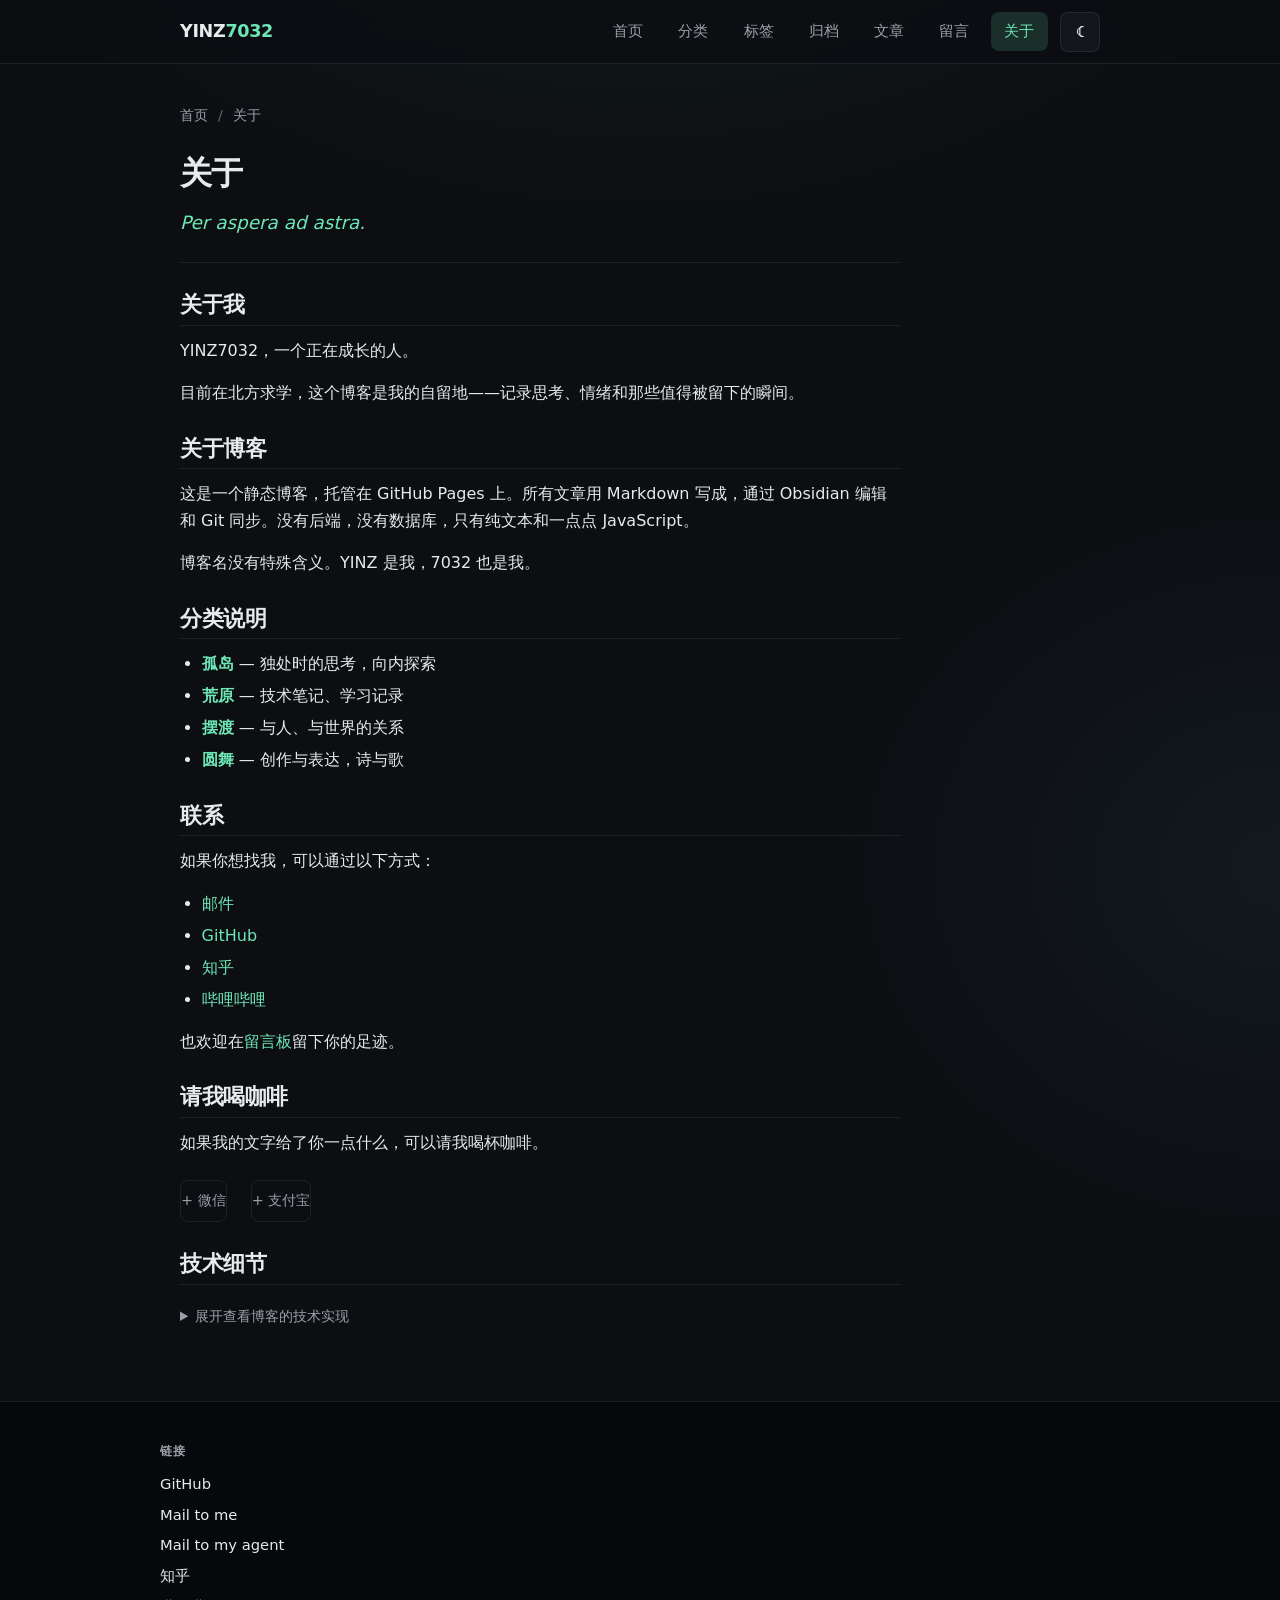
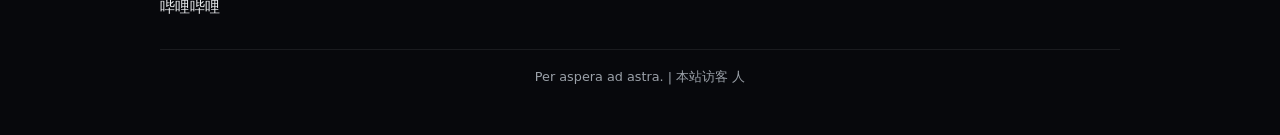
==== about.html @ 07d0911f "fix: 恢复原始收款码图片，改为微信/支付宝分别折叠展开" ====
<!DOCTYPE html>
<html lang="zh-CN">
  <head>
    <meta charset="UTF-8" />
    <meta name="viewport" content="width=device-width, initial-scale=1" />
    <meta name="description" content="关于本站与写作工作流" />
    <title>关于 · YINZ7032's Blog</title>
    <link rel="icon" type="image/svg+xml" href="favicon.svg" />
    <link rel="stylesheet" href="css/style.css" />
  </head>
  <body data-page="about">
    <header class="site-header" id="site-header"></header>

    <main>
      <nav class="breadcrumb" aria-label="面包屑">
        <a href="index.html">首页</a> <span class="breadcrumb__sep">/</span> <span>关于</span>
      </nav>
      <h1 class="page-title">关于</h1>

      <article class="article-body about-prose">
        <p class="about-signature">Per aspera ad astra.</p>

        <h2>关于我</h2>
        <p>
          YINZ7032，一个正在成长的人。
        </p>
        <p>
          目前在北方求学，这个博客是我的自留地——记录思考、情绪和那些值得被留下的瞬间。
        </p>

        <h2>关于博客</h2>
        <p>
          这是一个静态博客，托管在 GitHub Pages 上。所有文章用 Markdown 写成，通过 Obsidian 编辑和 Git 同步。没有后端，没有数据库，只有纯文本和一点点 JavaScript。
        </p>
        <p>
          博客名没有特殊含义。YINZ 是我，7032 也是我。
        </p>

        <h2>分类说明</h2>
        <ul>
          <li><strong>孤岛</strong> — 独处时的思考，向内探索</li>
          <li><strong>荒原</strong> — 技术笔记、学习记录</li>
          <li><strong>摆渡</strong> — 与人、与世界的关系</li>
          <li><strong>圆舞</strong> — 创作与表达，诗与歌</li>
        </ul>

        <h2>联系</h2>
        <p>
          如果你想找我，可以通过以下方式：
        </p>
        <ul>
          <li><a href="mailto:2792715318@qq.com">邮件</a></li>
          <li><a href="https://github.com/AYin-Z" target="_blank" rel="noopener">GitHub</a></li>
          <li><a href="https://www.zhihu.com/people/chuan-qi-yz" target="_blank" rel="noopener">知乎</a></li>
          <li><a href="https://space.bilibili.com/571856369" target="_blank" rel="noopener">哔哩哔哩</a></li>
        </ul>
        <p>
          也欢迎在<a href="guestbook.html">留言板</a>留下你的足迹。
        </p>

        <h2>请我喝咖啡</h2>
        <p>
          如果我的文字给了你一点什么，可以请我喝杯咖啡。
        </p>
        <div class="coffee-qrs">
          <details class="coffee-details">
            <summary>微信</summary>
            <div class="coffee-qr">
              <img src="resource/about/wechat-pay.jpg" alt="微信支付" />
            </div>
          </details>
          <details class="coffee-details">
            <summary>支付宝</summary>
            <div class="coffee-qr">
              <img src="resource/about/alipay.jpg" alt="支付宝" />
            </div>
          </details>
        </div>

        <h2>技术细节</h2>
        <details>
          <summary>展开查看博客的技术实现</summary>
          <p>
            纯静态站点，HTML / CSS / JS 直出。文章存放于 <code>posts/*.md</code>，推送后由 GitHub Actions
            自动解析 YAML 头生成 <code>posts.json</code> 索引。评论系统使用 Giscus（基于 GitHub Discussions），
            数学公式使用 KaTeX 渲染，访客统计使用不蒜子。
          </p>
          <p>
            文章 YAML 示例：
          </p>
          <pre><code>---
title: 我的第一篇博客
date: 2026-04-24
categories:
  - 孤岛
tags:
  - 随笔
pinned: false
excerpt: 摘要
---</code></pre>
          <p>
            分类择一：<strong>孤岛、荒原、摆渡、圆舞</strong>。未填默认「孤岛」。
            支持行内 <code>$...$</code> 与块级 <code>$$...$$</code> 数学公式。
            Obsidian <code>![[图片]]</code> 语法会自动转换为标准 Markdown。
          </p>
        </details>
      </article>
    </main>

    <footer class="site-footer site-footer--rich" id="site-footer"></footer>

    <script src="js/site-config.js"></script>
    <script src="js/layout.js"></script>
    <script async src="https://busuanzi.ibruce.info/busuanzi/2.3/busuanzi.pure.mini.js"></script>
</body>
</html>
---- css/style.css ----
/* Personal blog — dark theme, responsive */

:root {
  --bg: #0c0e12;
  --bg-elevated: #13161d;
  --bg-card: #181c26;
  --border: rgba(255, 255, 255, 0.08);
  --text: #e8eaed;
  --text-muted: #9aa0a8;
  --accent: #6ee7b7;
  --accent-dim: rgba(110, 231, 183, 0.15);
  --accent-btn-start: #34d399;
  --accent-btn-end: #6ee7b7;
  --link: #7dd3fc;
  --danger: #f87171;
  --radius: 12px;
  --radius-sm: 8px;
  --font-sans: "Segoe UI", system-ui, -apple-system, sans-serif;
  --font-mono: "Cascadia Code", "Fira Code", ui-monospace, monospace;
  --shadow: 0 8px 32px rgba(0, 0, 0, 0.35);
  --max-width: 720px;
  --header-h: 64px;
  --footer-bg: #07080c;
}

*,
*::before,
*::after {
  box-sizing: border-box;
}

html {
  scroll-behavior: smooth;
}

body {
  margin: 0;
  min-height: 100vh;
  font-family: var(--font-sans);
  font-size: 1rem;
  line-height: 1.65;
  color: var(--text);
  background: var(--bg);
  background-image:
    radial-gradient(ellipse 120% 80% at 50% -30%, rgba(110, 231, 183, 0.12), transparent 55%),
    radial-gradient(ellipse 80% 50% at 100% 50%, rgba(125, 211, 252, 0.06), transparent 45%);
}

a {
  color: var(--link);
  text-decoration: none;
}

a:hover {
  text-decoration: underline;
}

.site-header {
  position: sticky;
  top: 0;
  z-index: 100;
  height: var(--header-h);
  border-bottom: 1px solid var(--border);
  background: rgba(12, 14, 18, 0.85);
  backdrop-filter: blur(12px);
}

.site-header__inner {
  max-width: 960px;
  margin: 0 auto;
  padding: 0 1.25rem;
  height: 100%;
  display: flex;
  align-items: center;
  justify-content: flex-start;
  gap: 0.75rem;
  flex-wrap: wrap;
}

.logo {
  font-weight: 700;
  font-size: 1.1rem;
  color: var(--text);
  letter-spacing: -0.02em;
}

.logo:hover {
  color: var(--accent);
  text-decoration: none;
}

.logo span {
  color: var(--accent);
}

.nav {
  display: flex;
  gap: 0.5rem;
  flex-wrap: wrap;
  margin-left: auto;
  justify-content: flex-end;
}

.theme-toggle {
  flex-shrink: 0;
  width: 2.5rem;
  height: 2.5rem;
  border-radius: var(--radius-sm);
  border: 1px solid var(--border);
  background: var(--bg-elevated);
  color: var(--text);
  cursor: pointer;
  display: inline-flex;
  align-items: center;
  justify-content: center;
  font-size: 1.1rem;
  line-height: 1;
  transition: background 0.2s, border-color 0.2s;
}

.theme-toggle:hover {
  border-color: rgba(110, 231, 183, 0.4);
  background: var(--accent-dim);
}

html[data-theme="light"] .theme-toggle__icon--moon {
  display: none;
}

html:not([data-theme="light"]) .theme-toggle__icon--sun {
  display: none;
}

.nav a {
  padding: 0.45rem 0.85rem;
  border-radius: var(--radius-sm);
  color: var(--text-muted);
  font-size: 0.95rem;
  font-weight: 500;
}

.nav a:hover {
  color: var(--text);
  background: var(--accent-dim);
  text-decoration: none;
}

.nav a.is-active {
  color: var(--accent);
  background: var(--accent-dim);
}

main {
  max-width: 960px;
  margin: 0 auto;
  padding: 2.5rem 1.25rem 4rem;
}

.hero {
  padding: 1rem 0 2.5rem;
  border-bottom: 1px solid var(--border);
  margin-bottom: 2.5rem;
}

.hero h1 {
  margin: 0 0 0.75rem;
  font-size: clamp(1.75rem, 5vw, 2.35rem);
  font-weight: 700;
  letter-spacing: -0.03em;
  line-height: 1.2;
}

.hero p {
  margin: 0;
  max-width: 42rem;
  color: var(--text-muted);
  font-size: 1.05rem;
}

.section-title {
  margin: 0 0 1.25rem;
  font-size: 0.8rem;
  font-weight: 600;
  text-transform: uppercase;
  letter-spacing: 0.12em;
  color: var(--text-muted);
}

.post-list {
  list-style: none;
  margin: 0;
  padding: 0;
  display: flex;
  flex-direction: column;
  gap: 1rem;
}

.post-card {
  display: block;
  padding: 1.25rem 1.35rem;
  background: var(--bg-card);
  border: 1px solid var(--border);
  border-radius: var(--radius);
  box-shadow: var(--shadow);
  transition: border-color 0.2s, transform 0.2s;
}

.post-card:hover {
  border-color: rgba(110, 231, 183, 0.35);
  transform: translateY(-2px);
  text-decoration: none;
}

.post-card__meta {
  font-size: 0.85rem;
  color: var(--text-muted);
  margin-bottom: 0.35rem;
}

.post-card__title {
  margin: 0 0 0.4rem;
  font-size: 1.2rem;
  font-weight: 600;
  color: var(--text);
}

.post-card__excerpt {
  margin: 0;
  font-size: 0.95rem;
  color: var(--text-muted);
  line-height: 1.55;
}

.page-title {
  margin: 0 0 0.5rem;
  font-size: clamp(1.5rem, 4vw, 2rem);
  font-weight: 700;
  letter-spacing: -0.02em;
}

.page-desc {
  margin: 0 0 2rem;
  color: var(--text-muted);
}

.back-link {
  display: inline-flex;
  align-items: center;
  gap: 0.35rem;
  margin-bottom: 1.5rem;
  font-size: 0.9rem;
  color: var(--text-muted);
}

.back-link:hover {
  color: var(--accent);
}

.article-header {
  margin-bottom: 2rem;
  padding-bottom: 1.5rem;
  border-bottom: 1px solid var(--border);
}

.article-header h1 {
  margin: 0 0 0.5rem;
  font-size: clamp(1.6rem, 4.5vw, 2.1rem);
  font-weight: 700;
  letter-spacing: -0.02em;
  line-height: 1.25;
}

.article-header time {
  font-size: 0.9rem;
  color: var(--text-muted);
}

/* 分类样式 */
.article-category {
  display: inline-flex;
  align-items: center;
  gap: 0.4rem;
  margin-top: 0.75rem;
  font-size: 0.9rem;
  color: var(--text-muted);
}
.article-category svg {
  opacity: 0.7;
}
.article-category a {
  color: var(--accent);
  text-decoration: none;
  transition: opacity 0.2s;
}
.article-category a:hover {
  opacity: 0.8;
}

/* 标签样式 */
.article-tags {
  display: flex;
  flex-wrap: wrap;
  gap: 0.5rem;
  margin-top: 1rem;
  align-items: center;
}
.meta-label {
  font-size: 0.85rem;
  color: var(--text-muted);
  margin-right: 0.25rem;
}

.article-stats {
  display: inline-flex;
  align-items: center;
  gap: 1rem;
  margin-top: 0.5rem;
  font-size: 0.85rem;
  color: var(--text-muted);
}

.article-views {
  display: inline-flex;
  align-items: center;
  gap: 0.35rem;
}
.article-views svg {
  opacity: 0.6;
}

.article-reactions-hint {
  opacity: 0.55;
  font-size: 0.8rem;
}

.article-reactions {
  max-width: var(--max-width);
  margin-top: 3rem;
  padding-top: 2rem;
  border-top: 1px solid var(--border);
}

.reactions-title {
  font-size: 1.1rem;
  margin-bottom: 1rem;
  color: var(--text-muted);
}

.article-body {
  max-width: var(--max-width);
}

/* Markdown prose */
.article-body h1,
.article-body h2,
.article-body h3,
.article-body h4 {
  margin: 1.75rem 0 0.75rem;
  font-weight: 650;
  letter-spacing: -0.02em;
  line-height: 1.3;
}

.article-body h1:first-child {
  margin-top: 0;
}

.article-body h2 {
  font-size: 1.35rem;
  padding-bottom: 0.35rem;
  border-bottom: 1px solid var(--border);
}

.article-body h3 {
  font-size: 1.15rem;
}

.article-body p {
  margin: 0 0 1rem;
}

.article-body ul,
.article-body ol {
  margin: 0 0 1rem;
  padding-left: 1.35rem;
}

.article-body li {
  margin-bottom: 0.35rem;
}

.article-body blockquote {
  margin: 1.5rem 0;
  padding: 1rem 1.25rem;
  border-left: 4px solid var(--accent);
  background: linear-gradient(135deg, var(--bg-elevated), rgba(110, 231, 183, 0.05));
  color: var(--text-muted);
  border-radius: 0 var(--radius) var(--radius) 0;
  font-style: italic;
}
.article-body blockquote p:last-child {
  margin-bottom: 0;
}

.article-body a {
  word-break: break-word;
}

.article-body code {
  font-family: var(--font-mono);
  font-size: 0.88em;
  padding: 0.15em 0.4em;
  background: var(--bg-elevated);
  border-radius: 4px;
  border: 1px solid var(--border);
}

.article-body pre {
  margin: 1.5rem 0;
  padding: 1.25rem 1.5rem;
  overflow-x: auto;
  background: #0d1117;
  border: 1px solid var(--border);
  border-radius: var(--radius);
  font-size: 0.88rem;
  line-height: 1.6;
  position: relative;
}

.article-body pre code {
  padding: 0;
  border: none;
  background: none;
  font-size: inherit;
}

.article-body table {
  width: 100%;
  border-collapse: collapse;
  margin: 1.5rem 0;
  font-size: 0.92rem;
  border-radius: var(--radius);
  overflow: hidden;
  border: 1px solid var(--border);
}

.article-body th,
.article-body td {
  border: none;
  border-bottom: 1px solid var(--border);
  padding: 0.75rem 1rem;
  text-align: left;
}
.article-body tr:last-child td {
  border-bottom: none;
}

.article-body th {
  background: var(--bg-elevated);
  font-weight: 600;
}

.article-body tr:hover td {
  background: rgba(110, 231, 183, 0.03);
}

.article-body hr {
  border: none;
  border-top: 1px solid var(--border);
  margin: 2rem 0;
}

.article-body img {
  max-width: 100%;
  height: auto;
  border-radius: var(--radius-sm);
  margin: 1.5rem auto;
  display: block;
  box-shadow: 0 4px 20px rgba(0, 0, 0, 0.3);
}

/* 图片标题/说明 */
.article-body img + em {
  display: block;
  text-align: center;
  margin-top: -1rem;
  margin-bottom: 1.5rem;
  font-size: 0.85rem;
  color: var(--text-muted);
}

/* 链接样式 */
.article-body a {
  color: var(--accent);
  text-decoration: none;
  border-bottom: 1px solid transparent;
  transition: border-color 0.2s;
}
.article-body a:hover {
  border-bottom-color: var(--accent);
}

/* 强调文字 */
.article-body strong {
  color: var(--accent);
  font-weight: 600;
}

/* 任务列表 */
.article-body input[type="checkbox"] {
  margin-right: 0.5em;
  accent-color: var(--accent);
}

/* 脚注 */
.article-body .footnotes {
  margin-top: 3rem;
  padding-top: 1rem;
  border-top: 1px solid var(--border);
  font-size: 0.9rem;
  color: var(--text-muted);
}

.msg {
  padding: 1rem 1.25rem;
  border-radius: var(--radius-sm);
  background: var(--bg-elevated);
  border: 1px solid var(--border);
  color: var(--text-muted);
}

.msg--error {
  border-color: rgba(248, 113, 113, 0.4);
  color: var(--danger);
}

.site-footer {
  max-width: 960px;
  margin: 0 auto;
  padding: 2rem 1.25rem 3rem;
  border-top: 1px solid var(--border);
  text-align: center;
  font-size: 0.85rem;
  color: var(--text-muted);
}

.site-footer--rich {
  max-width: none;
  background: var(--footer-bg);
  color: var(--text-muted);
  border-top: 1px solid var(--border);
  text-align: left;
  padding: 2.5rem 1.25rem 3rem;
}

.footer-grid {
  max-width: 960px;
  margin: 0 auto 1.5rem;
  display: grid;
  grid-template-columns: 1fr;
  gap: 1.75rem;
}

@media (min-width: 640px) {
  .footer-grid {
    grid-template-columns: repeat(2, 1fr);
  }
}

@media (min-width: 900px) {
  .footer-grid {
    grid-template-columns: repeat(3, 1fr);
  }
}

.footer-col__title {
  font-size: 0.75rem;
  font-weight: 700;
  text-transform: uppercase;
  letter-spacing: 0.1em;
  color: var(--text-muted);
  margin-bottom: 0.65rem;
}

.footer-col ul {
  list-style: none;
  margin: 0;
  padding: 0;
}

.footer-col li {
  margin-bottom: 0.4rem;
}

.footer-col a {
  color: var(--text);
  font-size: 0.92rem;
}

.footer-col a:hover {
  color: var(--accent);
}

.footer-note {
  max-width: 960px;
  margin: 0 auto;
  text-align: center;
  font-size: 0.8rem;
  color: var(--text-muted);
  padding-top: 1rem;
  border-top: 1px solid var(--border);
}

.breadcrumb {
  font-size: 0.88rem;
  color: var(--text-muted);
  margin: 0 0 1.25rem;
}

.breadcrumb a {
  color: var(--text-muted);
}

.breadcrumb a:hover {
  color: var(--accent);
}

.breadcrumb__sep {
  margin: 0 0.35rem;
  opacity: 0.6;
}

.tag-grid {
  display: grid;
  grid-template-columns: 1fr;
  gap: 1rem;
}

@media (min-width: 520px) {
  .tag-grid {
    grid-template-columns: repeat(2, 1fr);
  }
}

@media (min-width: 860px) {
  .tag-grid {
    grid-template-columns: repeat(3, 1fr);
  }
}

.tag-card {
  position: relative;
  display: block;
  padding: 1.15rem 1.2rem 1.35rem;
  border-radius: var(--radius);
  border: 1px solid var(--border);
  text-decoration: none;
  color: var(--text);
  background: linear-gradient(
    135deg,
    hsla(var(--tag-hue), 42%, 22%, 0.95),
    hsla(calc(var(--tag-hue) + 40), 38%, 18%, 0.92)
  );
  box-shadow: var(--shadow);
  min-height: 5.5rem;
  transition: transform 0.2s, border-color 0.2s;
}

.tag-card:hover {
  transform: translateY(-3px);
  border-color: rgba(110, 231, 183, 0.35);
  text-decoration: none;
}

.tag-card__name {
  font-weight: 700;
  font-size: 1.05rem;
  letter-spacing: -0.02em;
}

.tag-card__count {
  margin-top: 0.35rem;
  font-size: 0.88rem;
  color: rgba(232, 234, 237, 0.85);
}

.tag-card__arrow {
  position: absolute;
  right: 1rem;
  bottom: 1rem;
  font-size: 1.1rem;
  opacity: 0.7;
}

.pin-badge {
  display: inline-block;
  padding: 0.1rem 0.45rem;
  font-size: 0.72rem;
  font-weight: 700;
  text-transform: uppercase;
  letter-spacing: 0.06em;
  border-radius: 4px;
  background: var(--accent-dim);
  color: var(--accent);
  margin-right: 0.35rem;
  vertical-align: middle;
}

.post-card__tags {
  margin: 0.35rem 0 0.5rem;
  display: flex;
  flex-wrap: wrap;
  gap: 0.35rem;
}

.tag-pill {
  display: inline-block;
  padding: 0.12rem 0.5rem;
  font-size: 0.75rem;
  border-radius: 999px;
  background: var(--bg-elevated);
  border: 1px solid var(--border);
  color: var(--text-muted);
}

a.tag-pill--link {
  text-decoration: none;
  color: var(--link);
}

a.tag-pill--link:hover {
  border-color: rgba(110, 231, 183, 0.4);
  color: var(--accent);
  text-decoration: none;
}

.article-tags {
  margin-top: 0.75rem;
  font-size: 0.9rem;
}

.meta-label {
  color: var(--text-muted);
  margin-right: 0.35rem;
}

.featured-list {
  display: flex;
  flex-direction: column;
  gap: 1rem;
  margin-bottom: 2rem;
}

.featured-msg {
  margin: 0;
  padding: 1rem 1.15rem;
  background: var(--bg-card);
  border: 1px solid var(--border);
  border-radius: var(--radius);
  border-left: 3px solid var(--accent);
}

.featured-msg__text {
  margin: 0 0 0.5rem;
  color: var(--text);
}

.featured-msg__meta {
  font-size: 0.85rem;
  color: var(--text-muted);
}

.guestbook-form {
  max-width: 32rem;
  display: flex;
  flex-direction: column;
  gap: 1rem;
}

.form-field {
  display: flex;
  flex-direction: column;
  gap: 0.35rem;
  font-size: 0.9rem;
  color: var(--text-muted);
}

.form-field input,
.form-field textarea {
  font: inherit;
  padding: 0.55rem 0.65rem;
  border-radius: var(--radius-sm);
  border: 1px solid var(--border);
  background: var(--bg-elevated);
  color: var(--text);
}

.btn-primary {
  align-self: flex-start;
  padding: 0.55rem 1.25rem;
  font-weight: 600;
  border: none;
  border-radius: var(--radius-sm);
  background: linear-gradient(135deg, var(--accent-btn-start), var(--accent-btn-end));
  color: var(--bg);
  cursor: pointer;
}

.btn-primary:hover {
  filter: brightness(1.05);
}

.giscus-wrap {
  margin-top: 1.5rem;
  min-height: 8rem;
}

.giscus-wrap .giscus {
  width: 100%;
}

.about-prose h2:first-child {
  margin-top: 0;
}

.about-signature {
  font-size: 1.15rem;
  font-style: italic;
  color: var(--accent);
  margin-bottom: 2rem;
  padding-bottom: 1.5rem;
  border-bottom: 1px solid var(--border);
}

.about-prose details {
  margin-top: 0.5rem;
}

.about-prose details summary {
  cursor: pointer;
  color: var(--text-muted);
  font-size: 0.9rem;
  padding: 0.5rem 0;
  user-select: none;
}

.about-prose details summary:hover {
  color: var(--accent);
}

.about-prose details[open] summary {
  margin-bottom: 1rem;
}

.coffee-qrs {
  display: flex;
  gap: 1.5rem;
  margin: 1rem 0 1.5rem;
  flex-wrap: wrap;
}

.coffee-details summary {
  cursor: pointer;
  font-size: 0.9rem;
  padding: 0.45rem 1.2rem;
  border: 1px solid var(--border);
  border-radius: var(--radius-sm);
  color: var(--text-muted);
  user-select: none;
  transition: border-color 0.2s, color 0.2s;
  list-style: none;
}

.coffee-details summary::-webkit-details-marker {
  display: none;
}

.coffee-details summary::before {
  content: "+ ";
}

.coffee-details[open] summary::before {
  content: "− ";
}

.coffee-details summary:hover {
  color: var(--accent);
  border-color: var(--accent);
}

.coffee-details[open] summary {
  margin-bottom: 0.75rem;
  color: var(--accent);
  border-color: var(--accent);
}

.coffee-qr {
  display: flex;
  flex-direction: column;
  align-items: center;
}

.coffee-qr img {
  width: 200px;
  border-radius: var(--radius-sm);
  border: 1px solid var(--border);
  background: #fff;
}

@media (max-width: 480px) {
  .coffee-qrs {
    gap: 1rem;
  }
  .coffee-qr img {
    width: 160px;
  }
}

.about-prose .about-code {
  margin: 1rem 0;
  padding: 1rem 1.1rem;
  overflow-x: auto;
  background: var(--bg-elevated);
  border: 1px solid var(--border);
  border-radius: var(--radius-sm);
  font-size: 0.85rem;
  line-height: 1.5;
}

.archive-year {
  margin-bottom: 2rem;
}

.archive-year__title {
  font-size: 1.25rem;
  margin: 0 0 0.75rem;
  padding-bottom: 0.35rem;
  border-bottom: 1px solid var(--border);
}

.archive-list {
  list-style: none;
  margin: 0;
  padding: 0;
}

.archive-item {
  display: flex;
  align-items: baseline;
  gap: 0.75rem;
  padding: 0.45rem 0;
  border-bottom: 1px solid rgba(255, 255, 255, 0.05);
}

.archive-item__date {
  flex: 0 0 3.2rem;
  font-size: 0.85rem;
  color: var(--text-muted);
  font-variant-numeric: tabular-nums;
}

.archive-item__link {
  color: var(--text);
  text-decoration: none;
  font-weight: 500;
}

.archive-item__link:hover {
  color: var(--accent);
  text-decoration: underline;
}

.article-body .katex {
  font-size: 1.05em;
  color: var(--text);
}

.article-body .katex-display {
  margin: 1.25rem 0;
  overflow-x: auto;
  overflow-y: hidden;
}

/* 浅色主题 */
html[data-theme="light"] {
  --bg: #f3f4f6;
  --bg-elevated: #ffffff;
  --bg-card: #ffffff;
  --border: rgba(0, 0, 0, 0.1);
  --text: #111827;
  --text-muted: #6b7280;
  --accent: #059669;
  --accent-dim: rgba(5, 150, 105, 0.12);
  --accent-btn-start: #059669;
  --accent-btn-end: #10b981;
  --link: #0369a1;
  --danger: #dc2626;
  --shadow: 0 8px 28px rgba(0, 0, 0, 0.08);
  --footer-bg: #111827;
}

html[data-theme="light"] body {
  background-image:
    radial-gradient(ellipse 120% 80% at 50% -30%, rgba(5, 150, 105, 0.08), transparent 55%),
    radial-gradient(ellipse 80% 50% at 100% 50%, rgba(3, 105, 161, 0.06), transparent 45%);
}

html[data-theme="light"] .site-header {
  background: rgba(255, 255, 255, 0.9);
}

html[data-theme="light"] .tag-card {
  background: linear-gradient(
    135deg,
    hsla(var(--tag-hue), 42%, 88%, 0.95),
    hsla(calc(var(--tag-hue) + 40), 38%, 82%, 0.92)
  );
}

/* 浅色主题适配 */
html[data-theme="light"] .article-body blockquote {
  background: linear-gradient(135deg, #f0fdf4, rgba(5, 150, 105, 0.05));
  border-left-color: #059669;
}

html[data-theme="light"] .article-body pre {
  background: #f6f8fa;
  border-color: #d0d7de;
}

html[data-theme="light"] .article-body img {
  box-shadow: 0 4px 20px rgba(0, 0, 0, 0.15);
}

html[data-theme="light"] .article-body strong {
  color: #059669;
}

html[data-theme="light"] .article-body table {
  border-color: #d0d7de;
}

html[data-theme="light"] .article-body tr:hover td {
  background: rgba(5, 150, 105, 0.05);
}

html[data-theme="light"] .tag-card__name {
  color: #1f2937;
}

html[data-theme="light"] .tag-card__count {
  color: rgba(31, 41, 55, 0.75);
}

html[data-theme="light"] .tag-card__arrow {
  color: rgba(31, 41, 55, 0.6);
}

html[data-theme="light"] .tag-card:hover {
  border-color: rgba(5, 150, 105, 0.35);
}

html[data-theme="light"] .footer-col a {
  color: #e5e7eb;
}

html[data-theme="light"] .footer-col a:hover {
  color: #6ee7b7;
}

html[data-theme="light"] .site-footer--rich {
  color: #d1d5db;
}

html[data-theme="light"] .footer-col__title,
html[data-theme="light"] .footer-note {
  color: #9ca3af;
}

@media (max-width: 480px) {
  .site-header__inner {
    flex-direction: column;
    align-items: flex-start;
    justify-content: center;
    height: auto;
    padding-top: 0.85rem;
    padding-bottom: 0.85rem;
    gap: 0.75rem;
  }

  .site-header {
    height: auto;
  }

  main {
    padding-top: 1.75rem;
  }

  .post-card {
    padding: 1rem 1.1rem;
  }
}
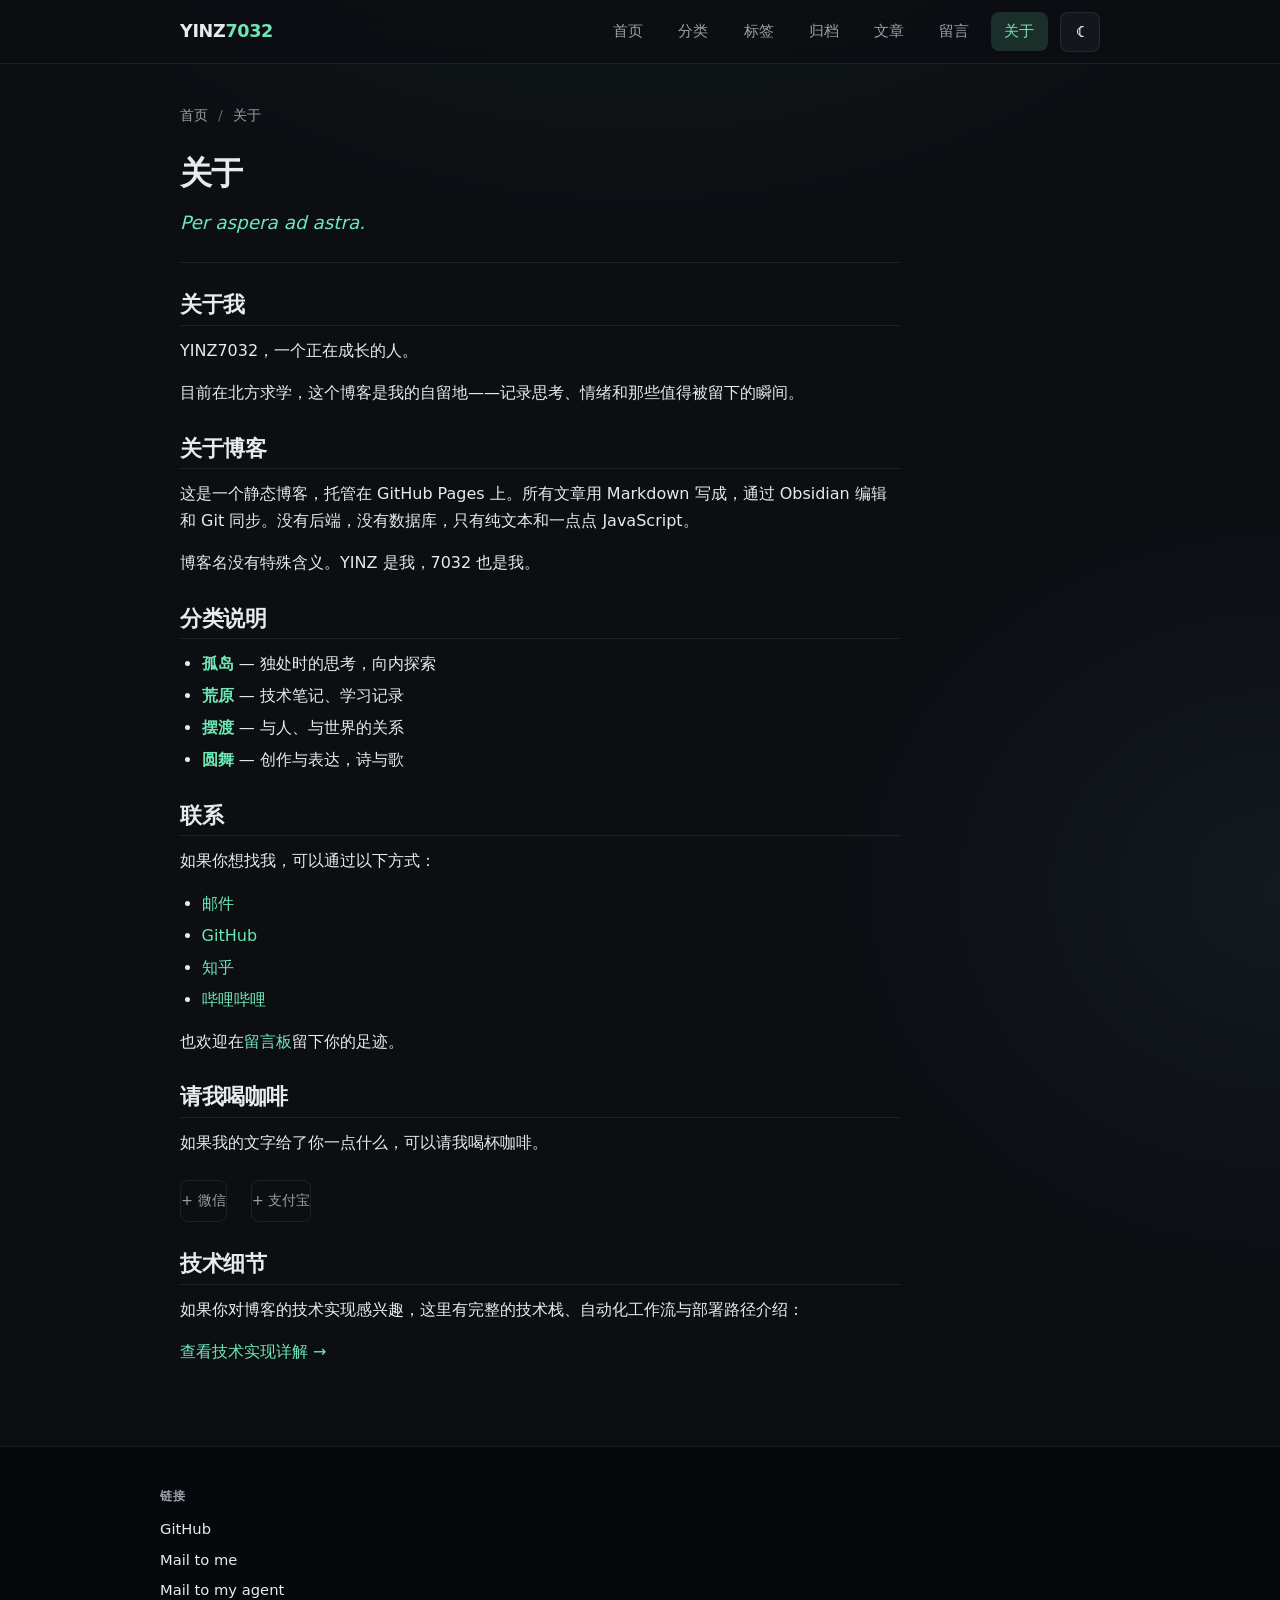
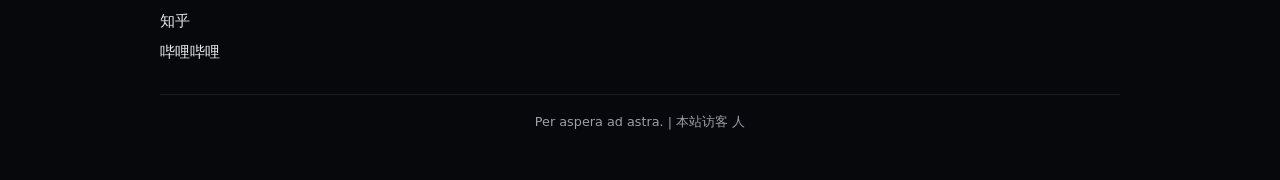
==== commit 7f99df42: "feat: 新增技术实现详解文章，关于页面改为链接跳转" ====
--- a/about.html
+++ b/about.html
@@ -78,32 +78,12 @@
         </div>
 
         <h2>技术细节</h2>
-        <details>
-          <summary>展开查看博客的技术实现</summary>
-          <p>
-            纯静态站点，HTML / CSS / JS 直出。文章存放于 <code>posts/*.md</code>，推送后由 GitHub Actions
-            自动解析 YAML 头生成 <code>posts.json</code> 索引。评论系统使用 Giscus（基于 GitHub Discussions），
-            数学公式使用 KaTeX 渲染，访客统计使用不蒜子。
-          </p>
-          <p>
-            文章 YAML 示例：
-          </p>
-          <pre><code>---
-title: 我的第一篇博客
-date: 2026-04-24
-categories:
-  - 孤岛
-tags:
-  - 随笔
-pinned: false
-excerpt: 摘要
----</code></pre>
-          <p>
-            分类择一：<strong>孤岛、荒原、摆渡、圆舞</strong>。未填默认「孤岛」。
-            支持行内 <code>$...$</code> 与块级 <code>$$...$$</code> 数学公式。
-            Obsidian <code>![[图片]]</code> 语法会自动转换为标准 Markdown。
-          </p>
-        </details>
+        <p>
+          如果你对博客的技术实现感兴趣，这里有完整的技术栈、自动化工作流与部署路径介绍：
+        </p>
+        <p>
+          <a href="post.html?slug=tech-stack">查看技术实现详解 →</a>
+        </p>
       </article>
     </main>
 
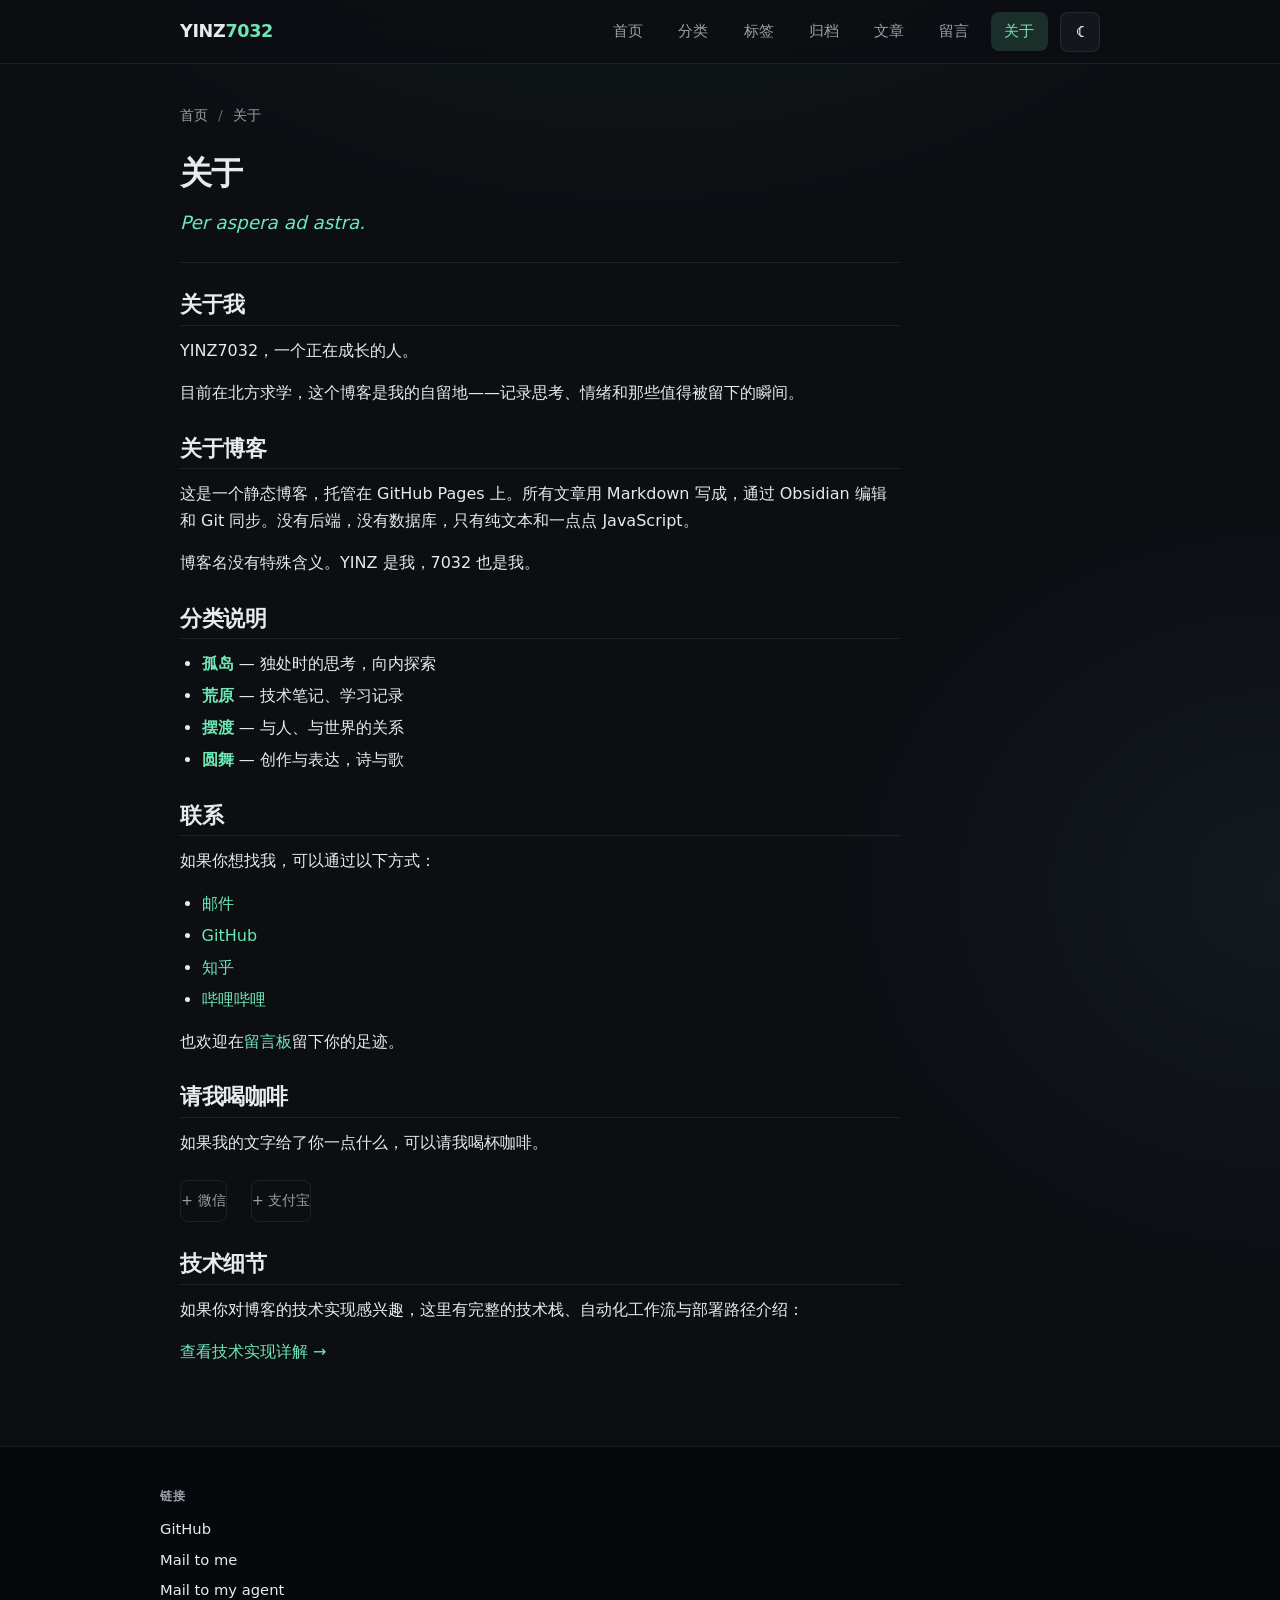
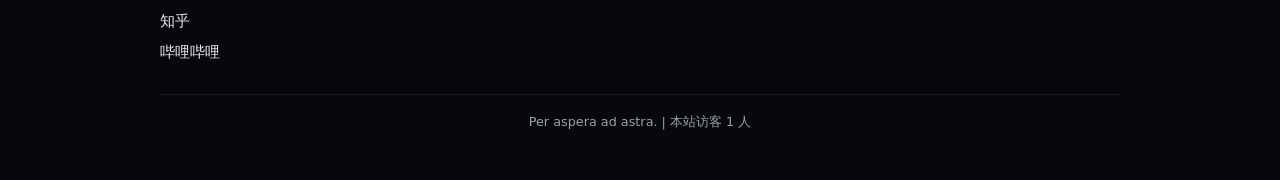
==== commit ba03c1d0: "fix: 替换不蒜子为自托管容错方案，解决移动端统计不显示" ====
--- a/about.html
+++ b/about.html
@@ -91,6 +91,6 @@
 
     <script src="js/site-config.js"></script>
     <script src="js/layout.js"></script>
-    <script async src="https://busuanzi.ibruce.info/busuanzi/2.3/busuanzi.pure.mini.js"></script>
+    <script async src="js/busuanzi-fallback.js"></script>
 </body>
 </html>
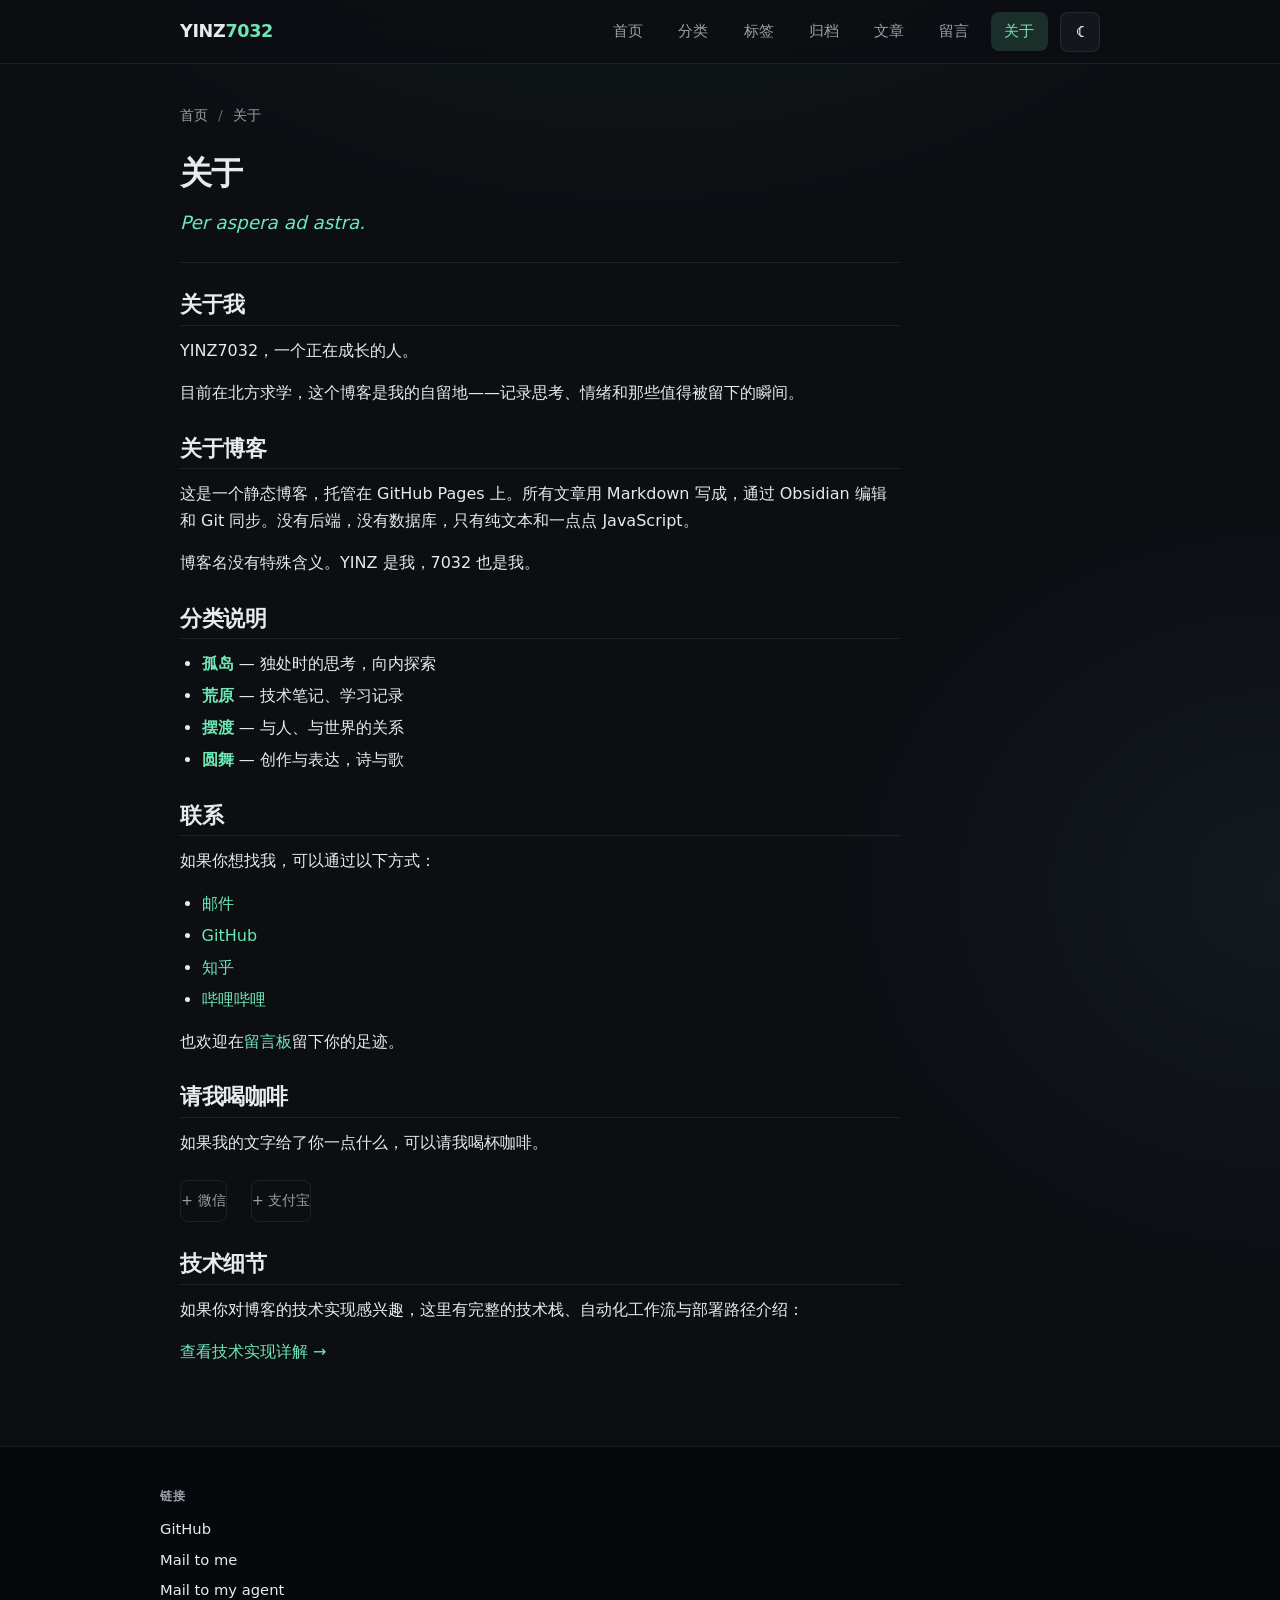
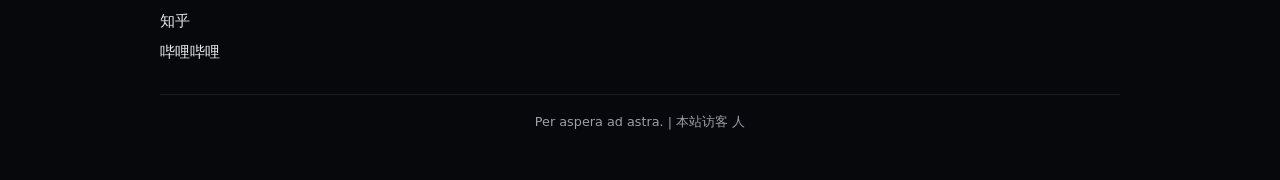
==== commit a2f239f2: "fix: 恢复不蒜子原脚本，添加referrer策略修复移动端加载" ====
--- a/about.html
+++ b/about.html
@@ -91,6 +91,7 @@
 
     <script src="js/site-config.js"></script>
     <script src="js/layout.js"></script>
-    <script async src="js/busuanzi-fallback.js"></script>
+    <meta name="referrer" content="no-referrer-when-downgrade" />
+    <script async src="https://busuanzi.ibruce.info/busuanzi/2.3/busuanzi.pure.mini.js"></script>
 </body>
 </html>
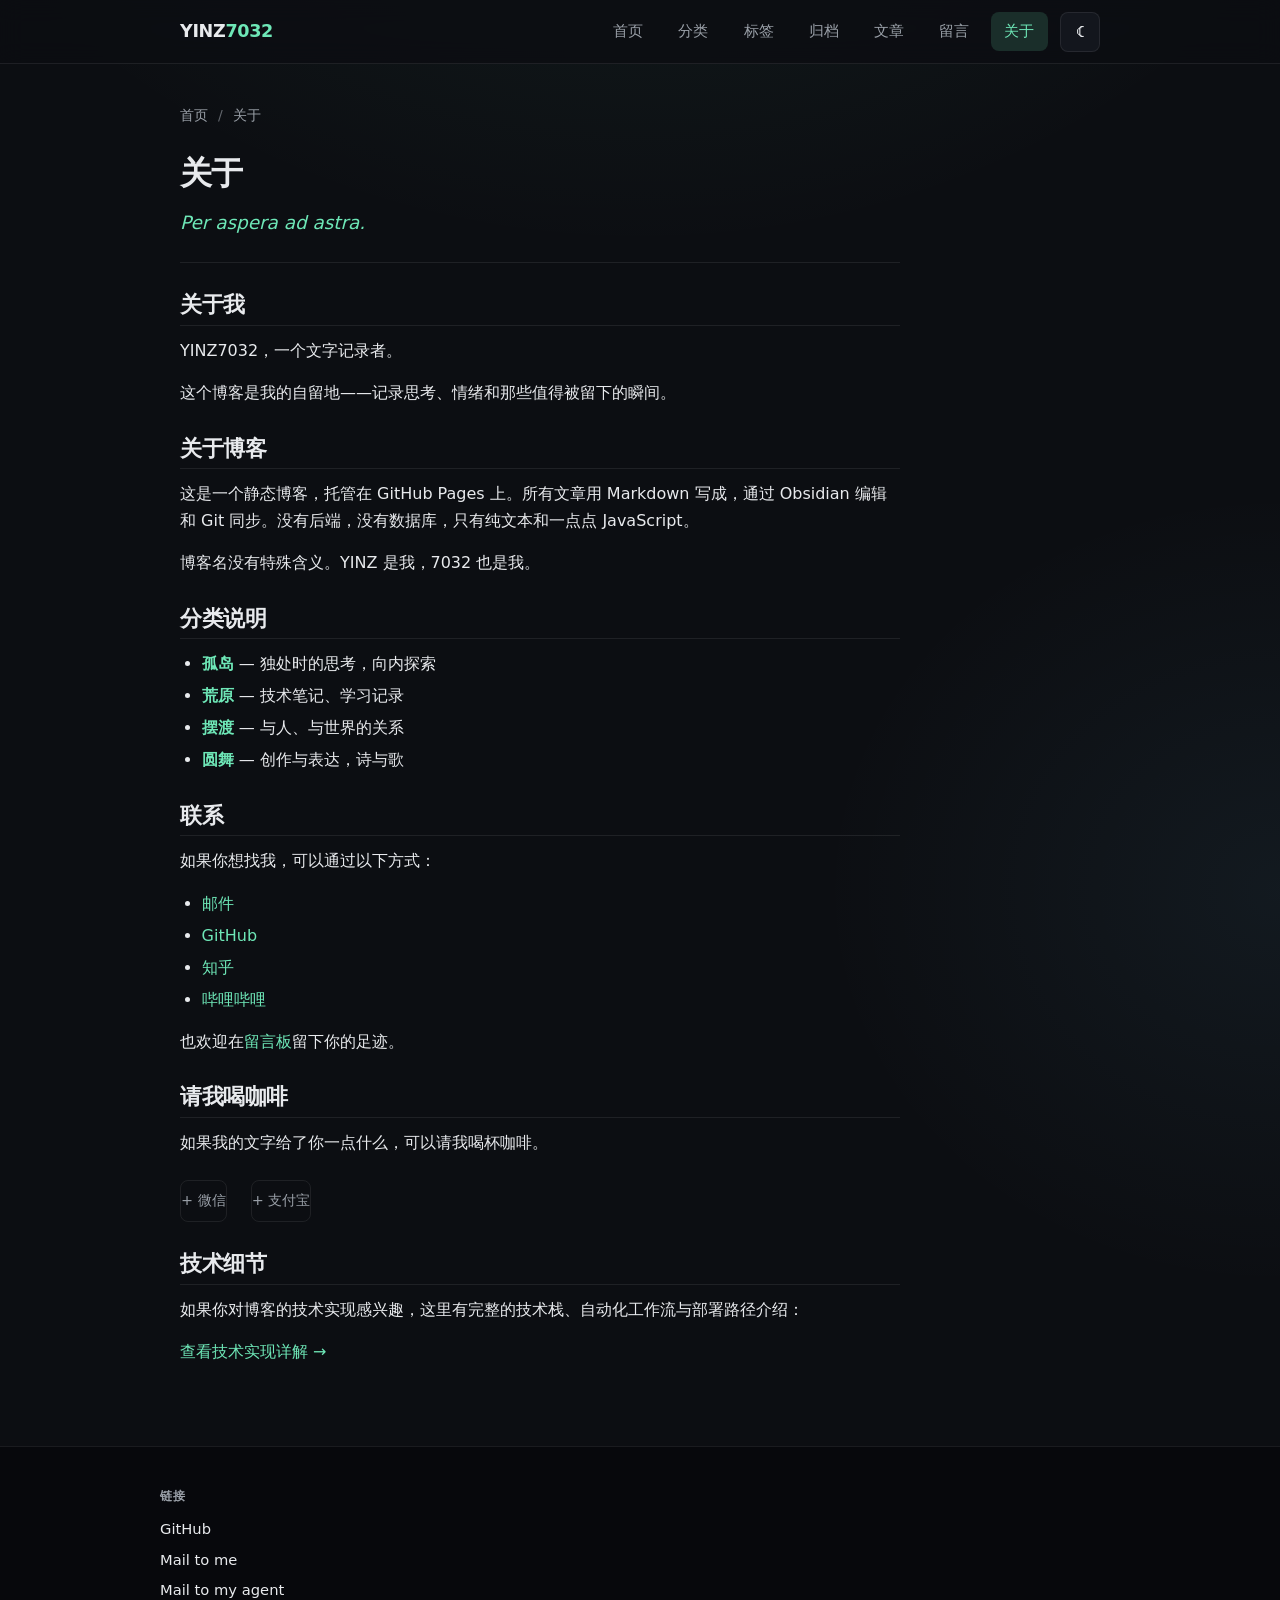
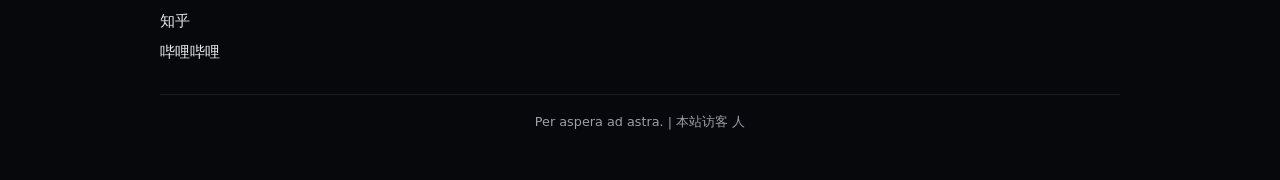
==== commit dc871f21: "fix: 脱敏关于页 - 移除年龄/学校暗示信息" ====
--- a/about.html
+++ b/about.html
@@ -22,10 +22,10 @@
 
         <h2>关于我</h2>
         <p>
-          YINZ7032，一个正在成长的人。
+          YINZ7032，一个文字记录者。
         </p>
         <p>
-          目前在北方求学，这个博客是我的自留地——记录思考、情绪和那些值得被留下的瞬间。
+          这个博客是我的自留地——记录思考、情绪和那些值得被留下的瞬间。
         </p>
 
         <h2>关于博客</h2>
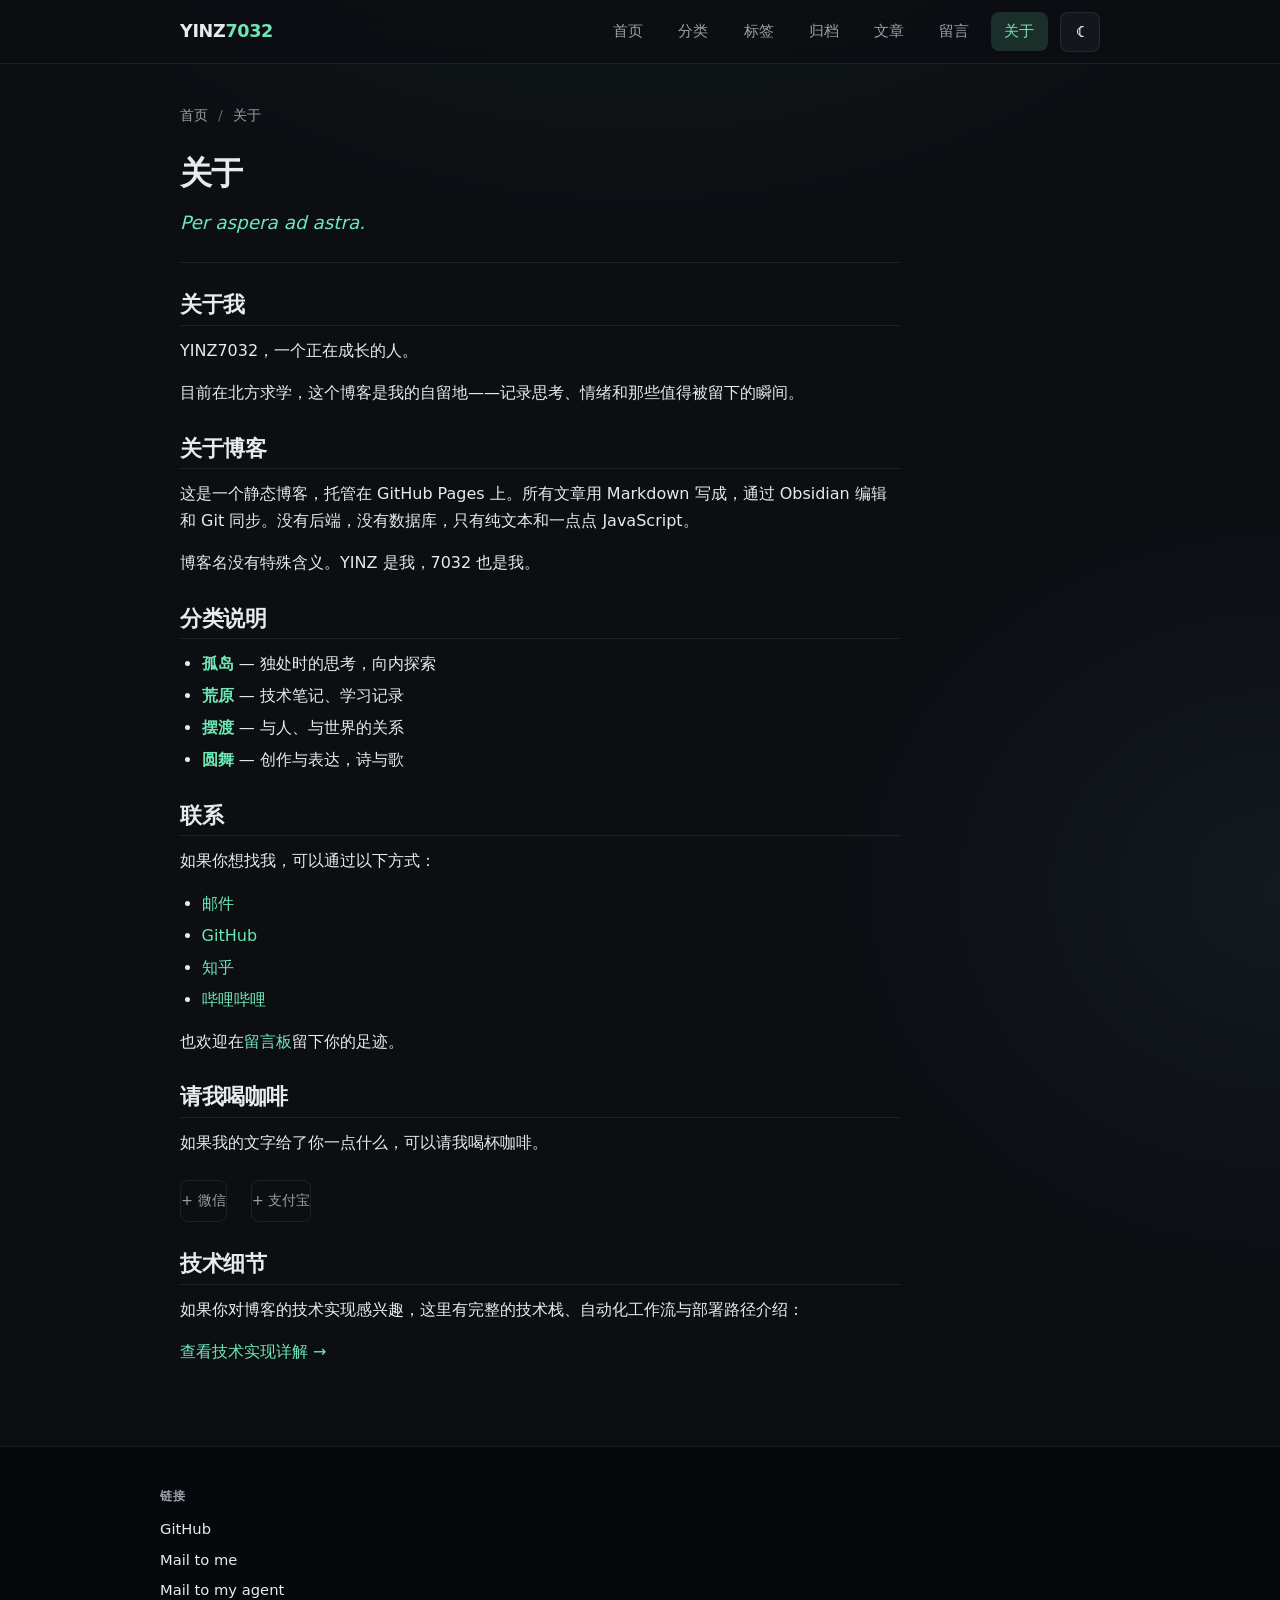
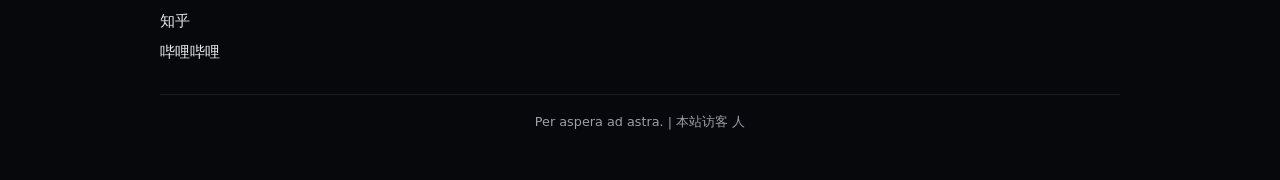
==== commit 469505b5: "vault backup: 2026-06-09 15:22:25" ====
--- a/about.html
+++ b/about.html
@@ -22,10 +22,10 @@
 
         <h2>关于我</h2>
         <p>
-          YINZ7032，一个文字记录者。
+          YINZ7032，一个正在成长的人。
         </p>
         <p>
-          这个博客是我的自留地——记录思考、情绪和那些值得被留下的瞬间。
+          目前在北方求学，这个博客是我的自留地——记录思考、情绪和那些值得被留下的瞬间。
         </p>
 
         <h2>关于博客</h2>
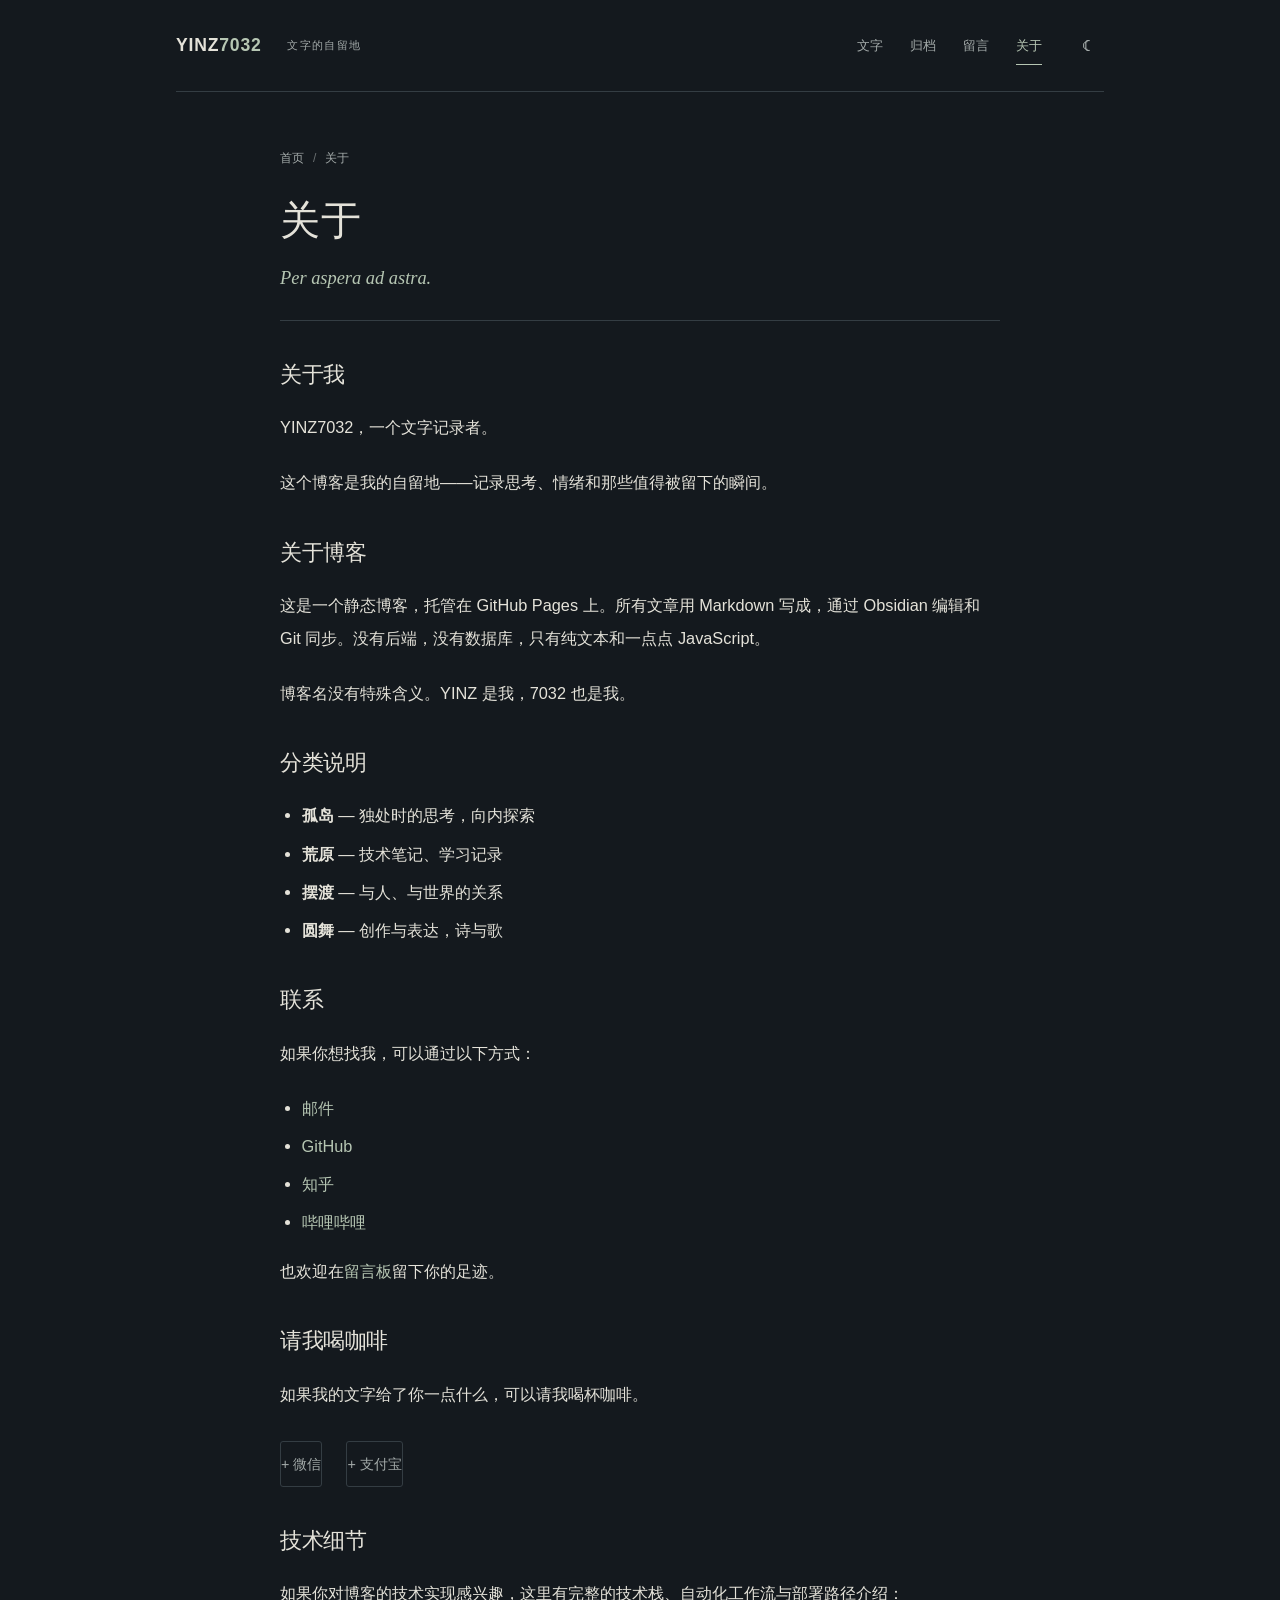
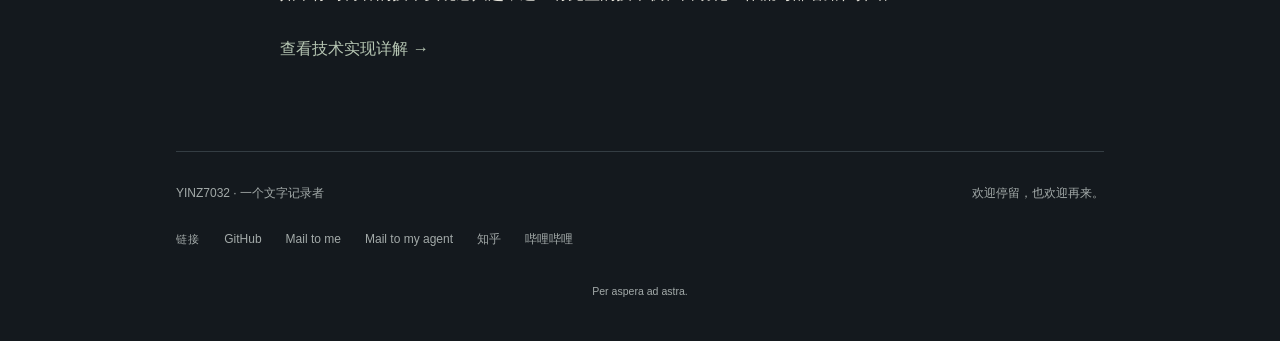
==== commit fc8bd238: "Redesign blog as Night Journal Introduce an ink-dark, typography-led homepage with a featured essay," ====
--- a/about.html
+++ b/about.html
@@ -6,9 +6,10 @@
     <meta name="description" content="关于本站与写作工作流" />
     <title>关于 · YINZ7032's Blog</title>
     <link rel="icon" type="image/svg+xml" href="favicon.svg" />
-    <link rel="stylesheet" href="css/style.css" />
+    <link rel="stylesheet" href="css/style.css?v=2" />
+    <link rel="stylesheet" href="css/design.css?v=night-1" />
   </head>
-  <body data-page="about">
+  <body class="reading-page" data-page="about">
     <header class="site-header" id="site-header"></header>
 
     <main>
@@ -22,10 +23,10 @@
 
         <h2>关于我</h2>
         <p>
-          YINZ7032，一个正在成长的人。
+          YINZ7032，一个文字记录者。
         </p>
         <p>
-          目前在北方求学，这个博客是我的自留地——记录思考、情绪和那些值得被留下的瞬间。
+          这个博客是我的自留地——记录思考、情绪和那些值得被留下的瞬间。
         </p>
 
         <h2>关于博客</h2>
@@ -89,8 +90,8 @@
 
     <footer class="site-footer site-footer--rich" id="site-footer"></footer>
 
-    <script src="js/site-config.js"></script>
-    <script src="js/layout.js"></script>
+    <script src="js/site-config.js?v=night-1"></script>
+    <script src="js/layout.js?v=night-1"></script>
     <meta name="referrer" content="no-referrer-when-downgrade" />
     <script async src="https://busuanzi.ibruce.info/busuanzi/2.3/busuanzi.pure.mini.js"></script>
 </body>
--- a/css/design.css
+++ b/css/design.css
@@ -0,0 +1,208 @@
+/* 夜航手记 — shared design layer; base content styles live in style.css. */
+:root {
+  color-scheme: dark;
+  --bg: #14191e;
+  --bg-elevated: #1b2228;
+  --bg-card: #192026;
+  --border: #343d43;
+  --text: #e4e2d9;
+  --text-muted: #a3aaa9;
+  --accent: #b6c6b3;
+  --accent-dim: #b6c6b312;
+  --link: #b6c6b3;
+  --footer-bg: #14191e;
+  --danger: #f2a7a0;
+  --radius: 4px;
+  --radius-sm: 3px;
+  --shadow: none;
+  --max-width: 720px;
+  --font-serif: Georgia, "Noto Serif CJK SC", "Source Han Serif SC", "Songti SC", "STSong", serif;
+  --font-sans: -apple-system, BlinkMacSystemFont, "Segoe UI", "Noto Sans CJK SC", sans-serif;
+}
+html[data-theme="light"] {
+  color-scheme: light;
+  --bg: #f3f0e9;
+  --bg-elevated: #eae7df;
+  --bg-card: #eeeae2;
+  --border: #d0ccc1;
+  --text: #333a33;
+  --text-muted: #656d64;
+  --accent: #4c6752;
+  --accent-dim: #4c675210;
+  --link: #4c6752;
+  --footer-bg: #f3f0e9;
+  --danger: #a83830;
+  --shadow: none;
+}
+[hidden] { display: none !important; }
+body, html[data-theme="light"] body { background: var(--bg); color: var(--text); -webkit-font-smoothing: antialiased; }
+body { min-height: 100vh; display: flex; flex-direction: column; }
+::selection { background: var(--accent); color: var(--bg); }
+a { text-underline-offset: 5px; }
+a:focus-visible, button:focus-visible, summary:focus-visible { outline: 2px solid var(--accent); outline-offset: 5px; }
+main { width: 100%; max-width: 1024px; padding: 3.5rem 3rem 4rem; flex: 1; }
+.site-header, html[data-theme="light"] .site-header {
+  position: static; height: auto; background: var(--bg); border: 0; backdrop-filter: none;
+}
+.site-header__inner {
+  max-width: 928px; min-height: 92px; padding: 1rem 0; border-bottom: 1px solid var(--border); gap: 1.6rem; flex-wrap: nowrap;
+}
+.logo { font-size: 1.1rem; letter-spacing: .045em; font-weight: 600; white-space: nowrap; }
+.logo span { color: var(--accent); }
+.site-tagline { font-size: .7rem; color: var(--text-muted); letter-spacing: .12em; }
+.nav { gap: 1.7rem; flex-wrap: nowrap; }
+.nav a { border-radius: 0; padding: .45rem 0; font-size: .82rem; font-weight: 400; white-space: nowrap; }
+.nav a:hover, .nav a.is-active { background: transparent; color: var(--accent); }
+.nav a.is-active { box-shadow: 0 1px var(--accent); }
+.theme-toggle { width: 2.25rem; height: 2.25rem; border: 0; background: transparent; color: var(--text-muted); }
+.theme-toggle:hover { background: var(--accent-dim); color: var(--text); }
+.skip-link { position: absolute; left: 1rem; top: .5rem; padding: .5rem 1rem; background: var(--bg-elevated); z-index: 101; transform: translateY(-150%); }
+.skip-link:focus { transform: translateY(0); }
+
+/* Homepage: a quiet introduction, one selected essay, and four paths. */
+body[data-page="home"] main { padding-top: 0; }
+.night-hero { padding: 4.8rem 0 4.3rem; position: relative; }
+.night-overline { color: var(--accent); text-transform: uppercase; font-size: .68rem; letter-spacing: .22em; margin: 0 0 1.6rem; }
+.night-hero h1 { font-family: var(--font-serif); font-size: clamp(1.8rem, 4.5vw, 3rem); line-height: 1.65; letter-spacing: .035em; font-weight: 400; margin: 0 0 1.5rem; }
+.night-hero__intro { font-size: .93rem; line-height: 2; color: var(--text-muted); margin: 0; }
+.night-hero__motto { font-size: .66rem; letter-spacing: .1em; color: var(--text-muted); margin: 2rem 0 0; text-transform: uppercase; }
+.night-hero__motto span { margin: 0 .6rem; }
+.night-star { position: absolute; right: 2.2rem; top: 5.9rem; font-size: 4rem; line-height: 1; color: var(--accent); opacity: .7; }
+.night-section__head { display: flex; align-items: baseline; justify-content: space-between; gap: 1rem; padding-bottom: 1rem; }
+.night-section__head h2 { font: 400 .85rem var(--font-sans); color: var(--text-muted); margin: 0; letter-spacing: .06em; }
+.night-section__head a { color: var(--text-muted); font-size: .75rem; }
+.night-feature { display: grid; grid-template-columns: 120px minmax(0, 1fr); gap: 1.75rem; padding: 2.25rem 0; border-block: 1px solid var(--border); color: var(--text); }
+.night-feature:hover, .night-post:hover { text-decoration: none; }
+.night-feature__mark { align-self: center; justify-self: center; font-size: 3rem; color: var(--accent); opacity: .6; }
+.night-post__meta { font-size: .72rem; color: var(--text-muted); }
+.night-post__title { font-family: var(--font-serif); font-weight: 400; font-size: 1.3rem; line-height: 1.5; margin: .5rem 0; color: var(--text); overflow-wrap: anywhere; }
+.night-feature .night-post__title { font-size: 1.9rem; }
+.night-post__excerpt { color: var(--text-muted); font-size: .85rem; line-height: 1.9; margin: .5rem 0 0; }
+.night-feature__read { display: inline-block; margin-top: 1.25rem; color: var(--accent); font-size: .75rem; }
+.night-feature:hover .night-post__title, .night-post:hover .night-post__title { color: var(--accent); }
+.night-routes { display: grid; grid-template-columns: repeat(4, minmax(0, 1fr)); gap: 2rem; padding: 2.4rem 0; }
+.night-routes > a { position: relative; padding: .4rem 0 1rem; color: var(--text); border-bottom: 1px solid var(--border); }
+.night-routes > a:hover { text-decoration: none; border-color: var(--accent); }
+.night-routes__index { font-size: .62rem; letter-spacing: .1em; text-transform: uppercase; color: var(--text-muted); }
+.night-routes h2 { font: 400 1.45rem var(--font-serif); letter-spacing: .12em; margin: 1rem 0 .5rem; }
+.night-routes p { font-size: .74rem; color: var(--text-muted); margin: 0; }
+.night-routes__arrow { position: absolute; top: 2.8rem; right: 0; font-size: .9rem; color: var(--text-muted); }
+.night-recent { margin-top: 2.5rem; }
+.night-post-list { list-style: none; margin: 0; padding: 0; }
+.night-post { display: flex; gap: 2rem; align-items: center; justify-content: space-between; padding: 1.6rem 0; border-top: 1px solid var(--border); }
+.night-post__content { min-width: 0; }
+.night-post__arrow { color: var(--text-muted); flex: 0 0 auto; }
+.night-loading { color: var(--text-muted); padding: 1.6rem 0; }
+.night-invitation { display: flex; align-items: baseline; justify-content: space-between; gap: 1rem; padding: 2.5rem 0 0; margin-top: 2rem; border-top: 1px solid var(--border); }
+.night-invitation p { font-family: var(--font-serif); font-size: 1.15rem; margin: 0; }
+.night-invitation a { font-size: .8rem; white-space: nowrap; }
+
+/* Collections retain their existing data and links, with typography-led rows. */
+.page-title, .article-header h1 { font-family: var(--font-serif); font-weight: 400; letter-spacing: .035em; line-height: 1.55; font-size: clamp(1.8rem, 4vw, 2.5rem); overflow-wrap: anywhere; }
+.page-desc { font-size: .9rem; color: var(--text-muted); line-height: 1.9; }
+.breadcrumb { font-size: .75rem; line-height: 1.8; color: var(--text-muted); overflow-wrap: anywhere; }
+.breadcrumb a { color: var(--text-muted); }
+.collection-nav { display: flex; flex-wrap: wrap; gap: 1.5rem; margin: 2rem 0; font-size: .82rem; }
+.collection-nav a { color: var(--text-muted); padding: .3rem 0; }
+.collection-nav a[aria-current] { color: var(--accent); border-bottom: 1px solid var(--accent); }
+.v2-post-grid { display: grid; grid-template-columns: minmax(0, 1fr); list-style: none; padding: 0; margin: 2rem 0; gap: 0; }
+.v2-card { display: flex; flex-direction: column; gap: .7rem; padding: 1.8rem 0; border-top: 1px solid var(--border); color: var(--text); }
+.v2-card:hover { text-decoration: none; }
+.v2-card__top { display: flex; align-items: center; flex-wrap: wrap; gap: .65rem; font-size: .72rem; color: var(--text-muted); }
+.v2-chip--cat { color: var(--accent); }
+.v2-chip--pin { font-size: .65rem; border: 1px solid var(--border); padding: 0 .35rem; }
+.v2-card__date { margin-left: auto; }
+.v2-card__title { font: 400 1.4rem/1.5 var(--font-serif); margin: 0; overflow-wrap: anywhere; }
+.v2-card:hover .v2-card__title { color: var(--accent); }
+.v2-card__excerpt { font-size: .87rem; color: var(--text-muted); margin: 0; line-height: 1.9; }
+.v2-card__foot { display: flex; justify-content: space-between; align-items: center; gap: 1rem; }
+.v2-tags { display: flex; gap: .75rem; flex-wrap: wrap; }
+.v2-tag { color: var(--text-muted); font-size: .7rem; }
+.v2-tag::before { content: "# "; opacity: .7; }
+.v2-card__arrow { color: var(--accent); }
+.tag-grid { grid-template-columns: repeat(auto-fit, minmax(min(100%, 200px), 1fr)); gap: 1rem; }
+.tag-card, html[data-theme="light"] .tag-card { background: var(--bg-card); border: 1px solid var(--border); border-radius: var(--radius); box-shadow: none; }
+.tag-card:hover, html[data-theme="light"] .tag-card:hover { transform: none; box-shadow: none; border-color: var(--accent); }
+.tag-card__name, html[data-theme="light"] .tag-card__name { color: var(--text); font-family: var(--font-serif); font-weight: 400; }
+.tag-card__count, .tag-card__arrow, html[data-theme="light"] .tag-card__count, html[data-theme="light"] .tag-card__arrow { color: var(--text-muted); }
+.archive-year__title { font-family: var(--font-serif); font-weight: 400; font-size: 1.7rem; color: var(--accent); }
+.archive-item { padding: .9rem 0; }
+.archive-item__link { color: var(--text); overflow-wrap: anywhere; }
+.archive-item__date { color: var(--text-muted); }
+.featured-item { border: 1px solid var(--border); background: var(--bg-card); border-radius: var(--radius); box-shadow: none; }
+.featured-author { color: var(--accent); }
+.featured-text { color: var(--text); }
+
+/* Long-form reading. */
+.reading-page main { max-width: 816px; }
+.article-header { padding-bottom: 2rem; margin-top: 2rem; }
+.article-body { font-size: 1.02rem; line-height: 2; color: var(--text); overflow-wrap: anywhere; }
+.article-body p { margin-bottom: 1.4rem; }
+.article-body h1, .article-body h2, .article-body h3, .article-body h4 { font-family: var(--font-serif); font-weight: 500; line-height: 1.65; margin-top: 2.3rem; }
+.article-body h2 { border-bottom: 0; }
+.article-body blockquote, html[data-theme="light"] .article-body blockquote { background: transparent; border-left: 2px solid var(--accent); border-radius: 0; padding: .2rem 0 .2rem 1.5rem; font-style: normal; }
+.article-body pre, html[data-theme="light"] .article-body pre { background: var(--bg-elevated); border-color: var(--border); }
+.article-body strong, html[data-theme="light"] .article-body strong { color: var(--text); font-weight: 650; }
+.article-body img, html[data-theme="light"] .article-body img { box-shadow: none; }
+.article-body table, html[data-theme="light"] .article-body table { display: block; max-width: 100%; overflow-x: auto; border-color: var(--border); }
+.article-body tr:hover td, html[data-theme="light"] .article-body tr:hover td { background: var(--accent-dim); }
+.article-stats { flex-wrap: wrap; }
+.article-reactions-hint { opacity: 1; color: var(--text-muted); }
+.article-views:has(#busuanzi_value_page_pv:empty),
+#busuanzi_container_site_uv:has(#busuanzi_value_site_uv:empty) { display: none !important; }
+.back-link { font-size: .8rem; }
+.about-signature { color: var(--accent); font-family: var(--font-serif); font-style: italic; }
+
+/* Compact footer keeps the same external links. */
+.site-footer--rich, html[data-theme="light"] .site-footer--rich { width: calc(100% - 6rem); max-width: 928px; padding: 2rem 0 2.5rem; background: transparent; color: var(--text-muted); }
+.footer-signature { display: flex; justify-content: space-between; flex-wrap: wrap; gap: .75rem; font-size: .75rem; margin-bottom: 1.5rem; }
+.footer-grid { display: block; margin: 0 0 1.5rem; }
+.footer-col { display: flex; align-items: baseline; gap: 1.5rem; }
+.footer-col ul { display: flex; flex-wrap: wrap; gap: .6rem 1.5rem; }
+.footer-col__title, html[data-theme="light"] .footer-col__title { font-size: .7rem; color: var(--text-muted); font-weight: 400; white-space: nowrap; }
+.footer-col a, html[data-theme="light"] .footer-col a { color: var(--text-muted); font-size: .75rem; }
+.footer-col a:hover, html[data-theme="light"] .footer-col a:hover { color: var(--accent); }
+.footer-note, html[data-theme="light"] .footer-note { color: var(--text-muted); font-size: .66rem; border: 0; padding: 0; margin: 0; }
+
+@media (max-width: 1024px) { .site-header__inner { margin: 0 3rem; } }
+@media (max-width: 760px) {
+  .site-tagline { display: none; }
+  .site-header__inner { gap: 1rem; }
+  .nav { gap: 1.2rem; }
+  .night-star { font-size: 2.5rem; right: .25rem; top: 4rem; }
+  .night-hero { padding-top: 3rem; }
+  .night-routes { gap: 1rem; }
+}
+@media (max-width: 600px) {
+  main { padding: 2rem 1.5rem 3rem; }
+  .site-header__inner { margin: 0 1.5rem; min-height: 80px; padding: 1rem 0; gap: .75rem; flex-direction: row; align-items: center; flex-wrap: wrap; justify-content: space-between; }
+  .logo { font-size: 1rem; }
+  .theme-toggle { margin-left: auto; }
+  .nav { order: 3; width: 100%; margin-left: 0; justify-content: flex-start; gap: 1.75rem; }
+  .nav a { padding: .3rem 0; }
+  .night-hero { padding: 3rem 0; }
+  .night-hero h1 { font-size: clamp(1.45rem, 5.4vw, 2rem); letter-spacing: .02em; }
+  .night-star { display: none; }
+  .night-hero__motto { max-width: 22rem; line-height: 2; }
+  .night-feature { grid-template-columns: minmax(0, 1fr); padding: 1.75rem 0; }
+  .night-feature__mark { display: none; }
+  .night-feature .night-post__title { font-size: 1.7rem; }
+  .night-routes { grid-template-columns: repeat(2, minmax(0, 1fr)); gap: 1.5rem; padding: 1.8rem 0; }
+  .night-routes p { font-size: .72rem; }
+  .night-recent { margin-top: 1.5rem; }
+  .night-section__head { flex-wrap: wrap; }
+  .night-invitation p { font-size: 1rem; }
+  .site-footer--rich { width: calc(100% - 3rem); }
+  .footer-col { display: block; }
+  .article-body { font-size: 1rem; }
+  .article-body pre { padding: 1rem; }
+  .v2-card__title { font-size: 1.3rem; }
+}
+@media (prefers-reduced-motion: reduce) {
+  html { scroll-behavior: auto; }
+  *, *::before, *::after { transition: none !important; animation: none !important; }
+}
+@media (pointer: coarse) {
+  .nav a, .theme-toggle, .collection-nav a { min-height: 44px; display: inline-flex; align-items: center; }
+  .theme-toggle { min-width: 44px; justify-content: center; }
+}
